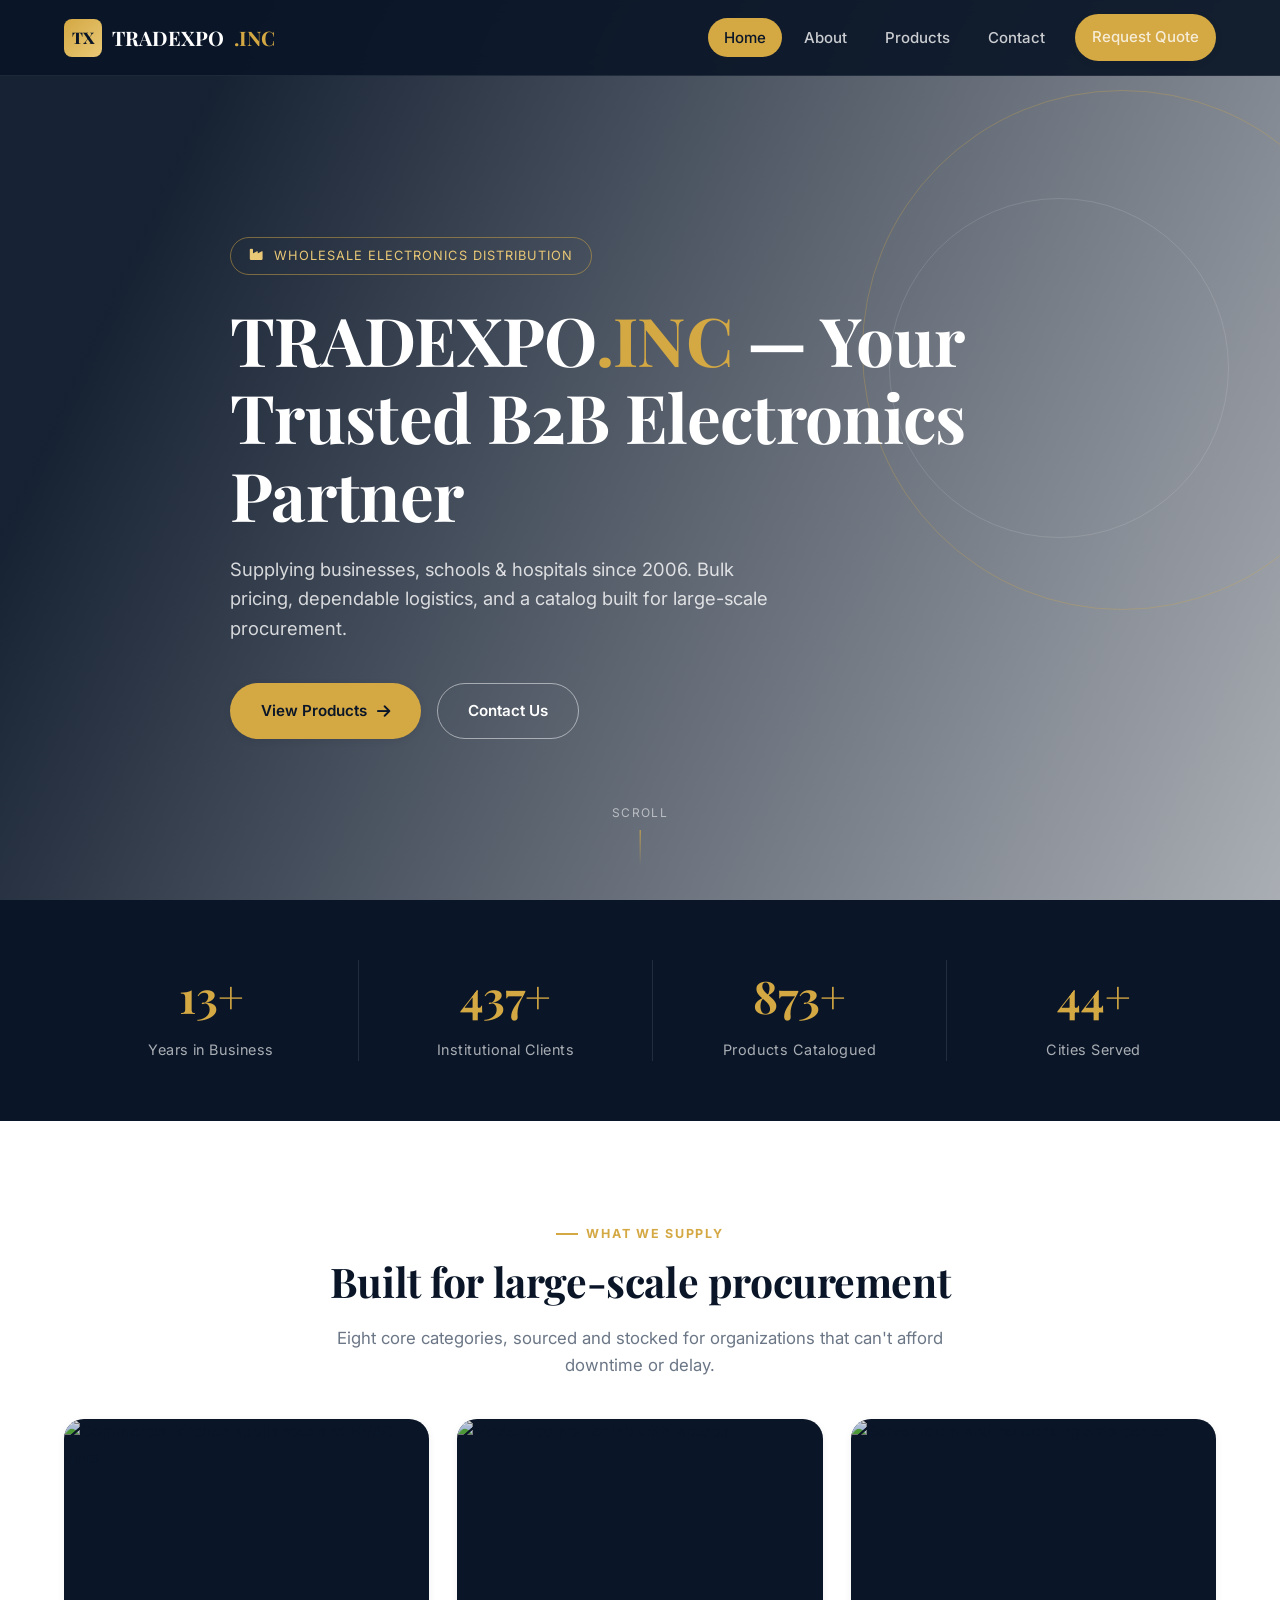
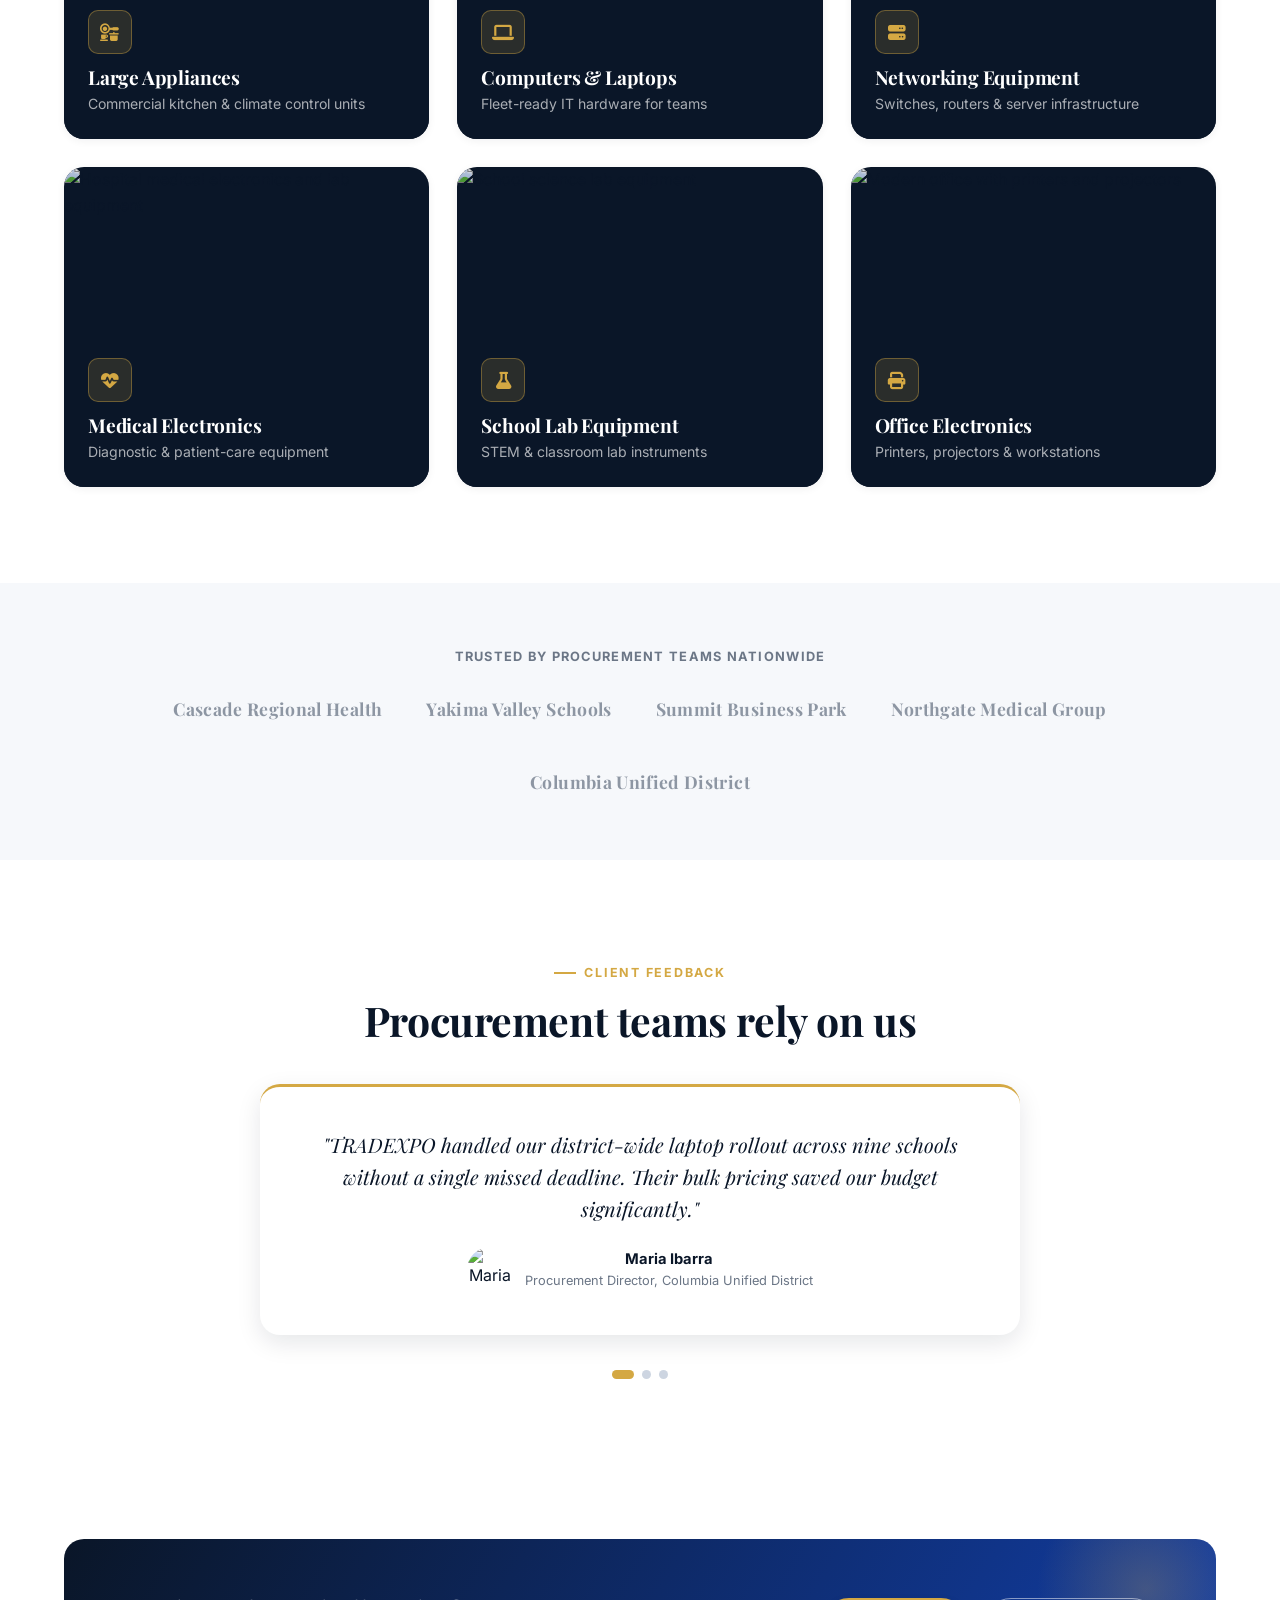
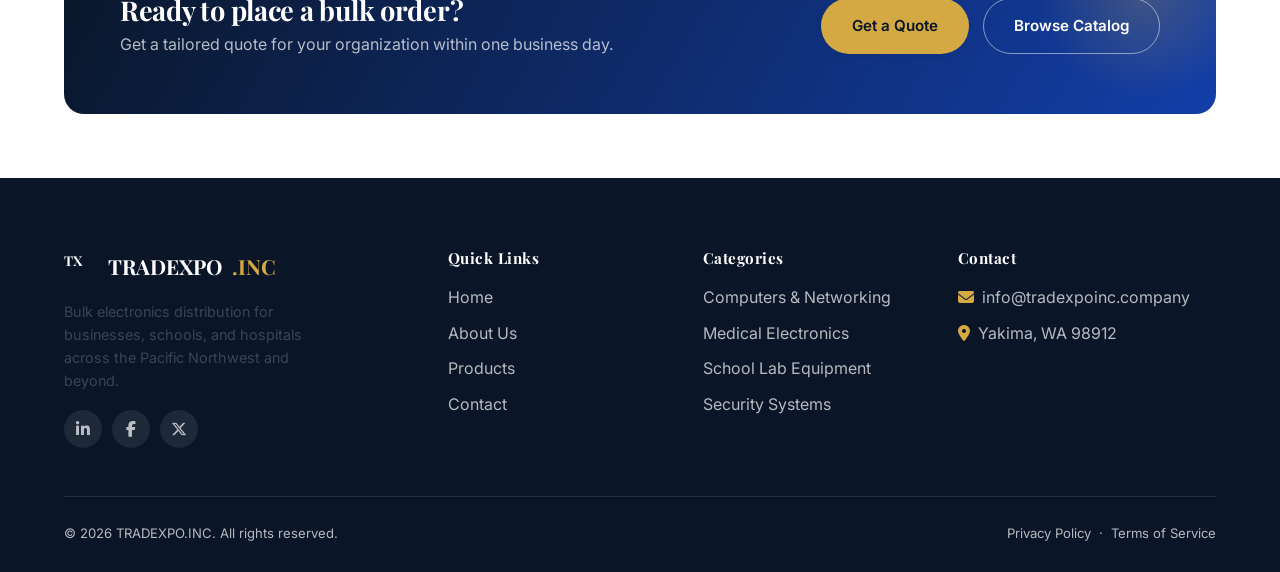
==== index.html @ 975d63d7 "Add files via upload" ====
<!DOCTYPE html>
<html lang="en">
<head>
<meta charset="UTF-8">
<meta name="viewport" content="width=device-width, initial-scale=1.0">
<title>TRADEXPO.INC | B2B Electronics Wholesale — Yakima, WA</title>
<meta name="description" content="TRADEXPO.INC supplies bulk electronics — appliances, computers, networking, medical and lab equipment — to businesses, schools, and hospitals across the U.S. since 2006.">
<link rel="preconnect" href="https://fonts.googleapis.com">
<link href="https://fonts.googleapis.com/css2?family=Playfair+Display:wght@600;700;800&family=Inter:wght@400;500;600;700&display=swap" rel="stylesheet">
<link rel="stylesheet" href="https://cdnjs.cloudflare.com/ajax/libs/font-awesome/6.5.1/css/all.min.css">
<link rel="stylesheet" href="styles.css">
</head>
<body>

<!-- ============ NAVIGATION ============ -->
<nav class="navbar">
  <div class="nav-inner">
    <a href="index.html" class="nav-logo">
      <span class="mark">TX</span>
      TRADEXPO<span class="dotcompany">.INC</span>
    </a>
    <ul class="nav-links">
      <li><a href="index.html" data-page="index.html">Home</a></li>
      <li><a href="about.html" data-page="about.html">About</a></li>
      <li><a href="products.html" data-page="products.html">Products</a></li>
      <li><a href="contact.html" data-page="contact.html">Contact</a></li>
      <li class="nav-cta"><a href="contact.html" class="btn btn-primary btn-sm">Request Quote</a></li>
    </ul>
    <button class="nav-toggle" aria-label="Toggle menu" aria-expanded="false">
      <span></span><span></span><span></span>
    </button>
  </div>
</nav>

<!-- ============ HERO ============ -->
<header class="hero" style="background-image:url('https://images.unsplash.com/photo-1497366216548-37526070297c?auto=format&fit=crop&w=1920&q=80');">
  <div class="hero-shape"></div>
  <div class="hero-shape two"></div>
  <div class="container">
    <span class="hero-tag"><i class="fa-solid fa-industry"></i> Wholesale Electronics Distribution</span>
    <h1>TRADEXPO<span class="accent">.INC</span> — Your Trusted B2B Electronics Partner</h1>
    <p class="lead">Supplying businesses, schools &amp; hospitals since 2006. Bulk pricing, dependable logistics, and a catalog built for large-scale procurement.</p>
    <div class="hero-ctas">
      <a href="products.html" class="btn btn-primary">View Products <i class="fa-solid fa-arrow-right"></i></a>
      <a href="contact.html" class="btn btn-outline">Contact Us</a>
    </div>
  </div>
  <div class="scroll-cue"><span>Scroll</span><span class="line"></span></div>
</header>

<!-- ============ STATS ============ -->
<section class="stats">
  <div class="container stats-grid">
    <div class="stat"><div class="num"><span data-count="15" data-suffix="+">0</span></div><div class="label">Years in Business</div></div>
    <div class="stat"><div class="num"><span data-count="500" data-suffix="+">0</span></div><div class="label">Institutional Clients</div></div>
    <div class="stat"><div class="num"><span data-count="1000" data-suffix="+">0</span></div><div class="label">Products Catalogued</div></div>
    <div class="stat"><div class="num"><span data-count="50" data-suffix="+">0</span></div><div class="label">Cities Served</div></div>
  </div>
</section>

<!-- ============ FEATURED CATEGORIES ============ -->
<section class="section">
  <div class="container">
    <div class="center mb-40" style="max-width:640px;">
      <div class="eyebrow" style="justify-content:center;">What We Supply</div>
      <h2 class="section-title">Built for large-scale procurement</h2>
      <p class="section-lead center">Eight core categories, sourced and stocked for organizations that can't afford downtime or delay.</p>
    </div>

    <div class="grid-3">
      <a href="products.html" class="cat-card reveal">
        <img src="https://images.unsplash.com/photo-1556909114-f6e7ad7d3136?auto=format&fit=crop&w=800&q=80" alt="Commercial kitchen appliances and HVAC units">
        <div class="overlay">
          <div class="icon"><i class="fa-solid fa-kitchen-set"></i></div>
          <h3>Large Appliances</h3>
          <p>Commercial kitchen &amp; climate control units</p>
        </div>
      </a>
      <a href="products.html" class="cat-card reveal">
        <img src="https://images.unsplash.com/photo-1518770660439-4636190af475?auto=format&fit=crop&w=800&q=80" alt="Modern computer lab with laptops">
        <div class="overlay">
          <div class="icon"><i class="fa-solid fa-laptop"></i></div>
          <h3>Computers &amp; Laptops</h3>
          <p>Fleet-ready IT hardware for teams</p>
        </div>
      </a>
      <a href="products.html" class="cat-card reveal">
        <img src="https://images.unsplash.com/photo-1544197150-b99a580bb7a8?auto=format&fit=crop&w=800&q=80" alt="Server room and networking data center">
        <div class="overlay">
          <div class="icon"><i class="fa-solid fa-server"></i></div>
          <h3>Networking Equipment</h3>
          <p>Switches, routers &amp; server infrastructure</p>
        </div>
      </a>
      <a href="products.html" class="cat-card reveal">
        <img src="https://images.unsplash.com/photo-1516549655169-df83a0774514?auto=format&fit=crop&w=800&q=80" alt="Hospital medical electronics and lab equipment">
        <div class="overlay">
          <div class="icon"><i class="fa-solid fa-heart-pulse"></i></div>
          <h3>Medical Electronics</h3>
          <p>Diagnostic &amp; patient-care equipment</p>
        </div>
      </a>
      <a href="products.html" class="cat-card reveal">
        <img src="https://images.unsplash.com/photo-1532094349884-543bc11b234d?auto=format&fit=crop&w=800&q=80" alt="School science lab equipment">
        <div class="overlay">
          <div class="icon"><i class="fa-solid fa-flask"></i></div>
          <h3>School Lab Equipment</h3>
          <p>STEM &amp; classroom lab instruments</p>
        </div>
      </a>
      <a href="products.html" class="cat-card reveal">
        <img src="https://images.unsplash.com/photo-1497215728101-856f4ea42174?auto=format&fit=crop&w=800&q=80" alt="Modern office with printers and projectors">
        <div class="overlay">
          <div class="icon"><i class="fa-solid fa-print"></i></div>
          <h3>Office Electronics</h3>
          <p>Printers, projectors &amp; workstations</p>
        </div>
      </a>
    </div>
  </div>
</section>

<!-- ============ TRUSTED BY ============ -->
<section class="section-tight bg-gray">
  <div class="container">
    <p class="center" style="text-transform:uppercase; letter-spacing:0.1em; font-size:0.8rem; color:var(--gray-500); font-weight:700; margin-bottom:28px;">Trusted by procurement teams nationwide</p>
    <div class="trust-strip">
      <span>Cascade Regional Health</span>
      <span>Yakima Valley Schools</span>
      <span>Summit Business Park</span>
      <span>Northgate Medical Group</span>
      <span>Columbia Unified District</span>
    </div>
  </div>
</section>

<!-- ============ TESTIMONIALS ============ -->
<section class="section">
  <div class="container">
    <div class="center mb-40" style="max-width:640px;">
      <div class="eyebrow" style="justify-content:center;">Client Feedback</div>
      <h2 class="section-title">Procurement teams rely on us</h2>
    </div>
    <div class="testimonial-track">
      <div class="testimonial">
        <p class="quote">"TRADEXPO handled our district-wide laptop rollout across nine schools without a single missed deadline. Their bulk pricing saved our budget significantly."</p>
        <div class="person">
          <img src="https://ui-avatars.com/api/?name=Maria+Ibarra&background=1a56db&color=fff" alt="Maria Ibarra">
          <div><div class="name">Maria Ibarra</div><div class="role">Procurement Director, Columbia Unified District</div></div>
        </div>
      </div>
      <div class="testimonial">
        <p class="quote">"We source all of our diagnostic equipment and networking hardware through TRADEXPO. Reliable lead times matter in healthcare, and they deliver."</p>
        <div class="person">
          <img src="https://ui-avatars.com/api/?name=David+Chen&background=0a1628&color=fff" alt="David Chen">
          <div><div class="name">David Chen</div><div class="role">Facilities Manager, Northgate Medical Group</div></div>
        </div>
      </div>
      <div class="testimonial">
        <p class="quote">"From office electronics to security systems, one vendor covers everything our business park needs. Their account team is genuinely responsive."</p>
        <div class="person">
          <img src="https://ui-avatars.com/api/?name=Priya+Nair&background=d4a843&color=0a1628" alt="Priya Nair">
          <div><div class="name">Priya Nair</div><div class="role">Operations Lead, Summit Business Park</div></div>
        </div>
      </div>
    </div>
    <div class="t-dots"></div>
  </div>
</section>

<!-- ============ CTA ============ -->
<section class="section-tight">
  <div class="container">
    <div class="cta-banner reveal">
      <div>
        <h3>Ready to place a bulk order?</h3>
        <p>Get a tailored quote for your organization within one business day.</p>
      </div>
      <div style="display:flex; gap:14px; flex-wrap:wrap; position:relative; z-index:2;">
        <a href="contact.html" class="btn btn-primary">Get a Quote</a>
        <a href="products.html" class="btn btn-outline">Browse Catalog</a>
      </div>
    </div>
  </div>
</section>

<!-- ============ FOOTER ============ -->
<footer class="site-footer">
  <div class="container">
    <div class="footer-grid">
      <div>
        <div class="footer-logo"><span class="mark" style="width:34px;height:34px;font-size:0.85rem;">TX</span>TRADEXPO<span style="color:var(--gold);">.INC</span></div>
        <p style="max-width:280px; font-size:0.9rem;">Bulk electronics distribution for businesses, schools, and hospitals across the Pacific Northwest and beyond.</p>
        <div class="footer-social">
          <a href="#" aria-label="LinkedIn"><i class="fa-brands fa-linkedin-in"></i></a>
          <a href="#" aria-label="Facebook"><i class="fa-brands fa-facebook-f"></i></a>
          <a href="#" aria-label="X"><i class="fa-brands fa-x-twitter"></i></a>
        </div>
      </div>
      <div>
        <h4>Quick Links</h4>
        <ul>
          <li><a href="index.html">Home</a></li>
          <li><a href="about.html">About Us</a></li>
          <li><a href="products.html">Products</a></li>
          <li><a href="contact.html">Contact</a></li>
        </ul>
      </div>
      <div>
        <h4>Categories</h4>
        <ul>
          <li><a href="products.html">Computers &amp; Networking</a></li>
          <li><a href="products.html">Medical Electronics</a></li>
          <li><a href="products.html">School Lab Equipment</a></li>
          <li><a href="products.html">Security Systems</a></li>
        </ul>
      </div>
      <div>
        <h4>Contact</h4>
        <ul>
          <li><i class="fa-solid fa-envelope" style="color:var(--gold); margin-right:8px;"></i>info@tradexpoinc.company</li>
          <li><i class="fa-solid fa-location-dot" style="color:var(--gold); margin-right:8px;"></i>Yakima, WA 98912</li>
        </ul>
      </div>
    </div>
    <div class="footer-bottom">
      <span>&copy; 2026 TRADEXPO.INC. All rights reserved.</span>
      <span>Privacy Policy &nbsp;·&nbsp; Terms of Service</span>
    </div>
  </div>
</footer>

<button class="back-to-top" aria-label="Back to top"><i class="fa-solid fa-arrow-up"></i></button>
<script src="script.js"></script>
</body>
</html>
---- styles.css ----
/* =========================================================
   TRADEXPO.INC — Shared Stylesheet
   Palette: Navy #0a1628 / Royal Blue #1a56db / Gold #d4a843
   Type: Playfair Display (display) + Inter (body/UI)
   ========================================================= */

:root{
  --navy: #0a1628;
  --navy-2: #10203a;
  --blue: #1a56db;
  --blue-dark: #123ea8;
  --gold: #d4a843;
  --gold-light: #e9c876;
  --white: #ffffff;
  --gray-50: #f6f8fb;
  --gray-100: #eef1f6;
  --gray-300: #cdd5e1;
  --gray-500: #6b7686;
  --gray-700: #3a4453;

  --font-display: "Playfair Display", Georgia, serif;
  --font-body: "Inter", -apple-system, BlinkMacSystemFont, sans-serif;

  --radius-sm: 6px;
  --radius-md: 12px;
  --radius-lg: 20px;

  --shadow-sm: 0 2px 8px rgba(10,22,40,0.06);
  --shadow-md: 0 8px 24px rgba(10,22,40,0.10);
  --shadow-lg: 0 20px 48px rgba(10,22,40,0.18);

  --container: 1200px;
  --nav-h: 76px;
}

@media (prefers-reduced-motion: reduce){
  *{ animation-duration: 0.001ms !important; animation-iteration-count: 1 !important; transition-duration: 0.001ms !important; scroll-behavior: auto !important; }
}

*, *::before, *::after{ box-sizing: border-box; }
html{ scroll-behavior: smooth; }
body{
  margin:0;
  font-family: var(--font-body);
  color: var(--navy);
  background: var(--white);
  line-height: 1.6;
  -webkit-font-smoothing: antialiased;
}
h1,h2,h3,h4{
  font-family: var(--font-display);
  color: var(--navy);
  line-height: 1.15;
  margin: 0 0 0.5em;
  letter-spacing: -0.01em;
}
p{ margin: 0 0 1em; color: var(--gray-700); }
a{ color: inherit; text-decoration: none; }
img{ max-width: 100%; display:block; }
ul{ list-style: none; margin:0; padding:0; }
.container{ max-width: var(--container); margin: 0 auto; padding: 0 24px; }
.eyebrow{
  display:inline-flex; align-items:center; gap:8px;
  font-size: 0.78rem; letter-spacing: 0.14em; text-transform: uppercase;
  color: var(--gold); font-weight: 700; margin-bottom: 14px;
}
.eyebrow::before{ content:""; width: 22px; height: 2px; background: var(--gold); display:inline-block; }
.section{ padding: 96px 0; }
.section-tight{ padding: 64px 0; }
.section-title{ font-size: clamp(1.9rem, 3.2vw, 2.6rem); }
.section-lead{ max-width: 640px; color: var(--gray-500); font-size: 1.05rem; }
.center{ text-align:center; margin-left:auto; margin-right:auto; }
.bg-navy{ background: var(--navy); color: var(--white); }
.bg-navy p{ color: rgba(255,255,255,0.72); }
.bg-navy h2, .bg-navy h3, .bg-navy h4{ color: var(--white); }
.bg-gray{ background: var(--gray-50); }

/* ---------- Buttons ---------- */
.btn{
  display:inline-flex; align-items:center; justify-content:center; gap:10px;
  padding: 15px 30px; border-radius: 999px; font-weight: 600; font-size: 0.95rem;
  border: 1px solid transparent; cursor: pointer; transition: transform .25s ease, box-shadow .25s ease, background .25s ease, color .25s ease;
  white-space: nowrap;
}
.btn:focus-visible{ outline: 3px solid var(--gold-light); outline-offset: 2px; }
.btn-primary{ background: var(--gold); color: var(--navy); box-shadow: var(--shadow-sm); }
.btn-primary:hover{ background: var(--gold-light); transform: translateY(-2px); box-shadow: var(--shadow-md); }
.btn-outline{ background: transparent; color: var(--white); border-color: rgba(255,255,255,0.5); }
.btn-outline:hover{ background: rgba(255,255,255,0.12); border-color: var(--white); transform: translateY(-2px); }
.btn-navy{ background: var(--navy); color: var(--white); }
.btn-navy:hover{ background: var(--blue-dark); transform: translateY(-2px); box-shadow: var(--shadow-md); }
.btn-sm{ padding: 10px 20px; font-size: 0.85rem; }
.btn-block{ width: 100%; }

/* ---------- Navigation ---------- */
.navbar{
  position: fixed; top:0; left:0; right:0; z-index: 1000;
  height: var(--nav-h);
  background: rgba(10,22,40,0.92);
  backdrop-filter: blur(10px);
  -webkit-backdrop-filter: blur(10px);
  border-bottom: 1px solid rgba(255,255,255,0.08);
  transition: background .3s ease, box-shadow .3s ease;
}
.navbar.scrolled{ box-shadow: var(--shadow-md); }
.nav-inner{
  max-width: var(--container); margin: 0 auto; padding: 0 24px; height: 100%;
  display:flex; align-items:center; justify-content:space-between;
}
.nav-logo{ display:flex; align-items:center; gap:10px; color: var(--white); font-family: var(--font-display); font-weight:700; font-size: 1.25rem; }
.nav-logo .mark{
  width: 38px; height: 38px; border-radius: 8px;
  background: linear-gradient(135deg, var(--gold), var(--gold-light));
  display:flex; align-items:center; justify-content:center; color: var(--navy); font-weight:800; font-size:1rem;
}
.nav-logo .dotcompany{ color: var(--gold); }
.nav-links{ display:flex; align-items:center; gap: 6px; }
.nav-links a{
  color: rgba(255,255,255,0.78); font-weight:500; font-size: 0.94rem;
  padding: 10px 16px; border-radius: 999px; transition: color .2s ease, background .2s ease;
  position: relative;
}
.nav-links a:hover{ color: var(--white); background: rgba(255,255,255,0.08); }
.nav-links a.active{ color: var(--navy); background: var(--gold); }
.nav-cta{ margin-left: 8px; }
.nav-toggle{
  display:none; flex-direction:column; gap:5px; background:none; border:none; cursor:pointer; padding: 8px;
}
.nav-toggle span{ width: 26px; height: 2px; background: var(--white); border-radius: 2px; transition: transform .3s ease, opacity .3s ease; }
.nav-toggle.open span:nth-child(1){ transform: translateY(7px) rotate(45deg); }
.nav-toggle.open span:nth-child(2){ opacity: 0; }
.nav-toggle.open span:nth-child(3){ transform: translateY(-7px) rotate(-45deg); }

@media (max-width: 900px){
  .nav-toggle{ display:flex; }
  .nav-links{
    position: fixed; top: var(--nav-h); left:0; right:0;
    background: var(--navy); flex-direction: column; align-items: stretch;
    padding: 12px 24px 24px; gap: 4px;
    transform: translateY(-12px); opacity: 0; pointer-events: none;
    transition: transform .3s ease, opacity .3s ease;
    border-bottom: 1px solid rgba(255,255,255,0.08);
  }
  .nav-links.open{ transform: translateY(0); opacity: 1; pointer-events: auto; }
  .nav-links a{ padding: 14px 16px; }
  .nav-cta{ margin-left: 0; margin-top: 8px; }
}

/* ---------- Hero (page sub-header, used on about/products/contact) ---------- */
.page-hero{
  position: relative; margin-top: 0; padding: calc(var(--nav-h) + 110px) 0 90px;
  background-size: cover; background-position: center;
  color: var(--white); overflow:hidden;
}
.page-hero::before{
  content:""; position:absolute; inset:0;
  background: linear-gradient(120deg, rgba(10,22,40,0.94) 20%, rgba(10,22,40,0.72) 60%, rgba(26,86,219,0.55));
}
.page-hero::after{
  content:""; position:absolute; right:-6%; bottom:-40%; width: 46%; padding-top: 46%;
  border: 2px solid rgba(212,168,67,0.35); border-radius: 50%;
}
.page-hero .container{ position: relative; z-index: 2; }
.page-hero h1{ color: var(--white); font-size: clamp(2.1rem, 4vw, 3.2rem); max-width: 720px; }
.page-hero p{ color: rgba(255,255,255,0.78); max-width: 560px; font-size: 1.08rem; }
.breadcrumb{ display:flex; gap:8px; align-items:center; color: rgba(255,255,255,0.6); font-size:0.85rem; margin-bottom: 18px; }
.breadcrumb .gold{ color: var(--gold); }

/* ---------- Hero (home, full bleed) ---------- */
.hero{
  position: relative; min-height: 100vh; display:flex; align-items:center;
  background-size: cover; background-position: center; color: var(--white); overflow:hidden;
}
.hero::before{
  content:""; position:absolute; inset:0;
  background: linear-gradient(115deg, rgba(10,22,40,0.95) 15%, rgba(10,22,40,0.66) 55%, rgba(10,22,40,0.35));
}
.hero-shape{
  position:absolute; right: -8%; top: 10%; width: 520px; height: 520px;
  border: 1px solid rgba(212,168,67,0.3); border-radius: 50%; z-index:1;
}
.hero-shape.two{ right: 4%; top: 22%; width: 340px; height:340px; border-color: rgba(255,255,255,0.12); }
.hero .container{ position: relative; z-index: 2; padding-top: var(--nav-h); }
.hero-tag{
  display:inline-flex; align-items:center; gap:10px; padding: 8px 18px;
  border: 1px solid rgba(212,168,67,0.5); border-radius: 999px; font-size: 0.8rem;
  letter-spacing: 0.08em; text-transform: uppercase; color: var(--gold-light); margin-bottom: 26px;
}
.hero h1{
  color: var(--white); font-size: clamp(2.4rem, 5.4vw, 4.2rem); max-width: 820px; margin-bottom: 22px;
}
.hero h1 .accent{ color: var(--gold); }
.hero .lead{ color: rgba(255,255,255,0.8); font-size: 1.15rem; max-width: 560px; margin-bottom: 40px; }
.hero-ctas{ display:flex; gap: 16px; flex-wrap: wrap; }
.scroll-cue{
  position:absolute; bottom: 34px; left: 50%; transform: translateX(-50%);
  display:flex; flex-direction:column; align-items:center; gap:8px; color: rgba(255,255,255,0.55); font-size: 0.75rem;
  letter-spacing: 0.12em; text-transform: uppercase; z-index:2;
}
.scroll-cue .line{ width:1px; height: 36px; background: linear-gradient(var(--gold), transparent); animation: scrollpulse 2s ease-in-out infinite; }
@keyframes scrollpulse{ 0%,100%{ opacity:.3 } 50%{ opacity: 1 } }

/* ---------- Stats ---------- */
.stats{ background: var(--navy); padding: 60px 0; position: relative; }
.stats-grid{ display:grid; grid-template-columns: repeat(4, 1fr); gap: 24px; }
.stat{ text-align:center; border-left: 1px solid rgba(255,255,255,0.1); padding-left: 24px; }
.stat:first-child{ border-left:none; }
.stat .num{ font-family: var(--font-display); font-size: clamp(2rem, 4vw, 2.8rem); color: var(--gold); font-weight:700; }
.stat .label{ color: rgba(255,255,255,0.65); font-size: 0.9rem; letter-spacing: 0.03em; margin-top: 6px; }
@media (max-width: 760px){
  .stats-grid{ grid-template-columns: repeat(2, 1fr); row-gap: 32px; }
  .stat:nth-child(3){ border-left:none; }
}

/* ---------- Category / Product cards ---------- */
.grid-3{ display:grid; grid-template-columns: repeat(3, 1fr); gap: 28px; }
.grid-2{ display:grid; grid-template-columns: repeat(2, 1fr); gap: 28px; }
.grid-4{ display:grid; grid-template-columns: repeat(4, 1fr); gap: 22px; }
@media (max-width: 980px){ .grid-3, .grid-4{ grid-template-columns: repeat(2,1fr); } .grid-2{ grid-template-columns: 1fr; } }
@media (max-width: 600px){ .grid-3, .grid-4{ grid-template-columns: 1fr; } }

.cat-card{
  border-radius: var(--radius-lg); overflow:hidden; position: relative; background: var(--navy);
  box-shadow: var(--shadow-sm); transition: transform .35s ease, box-shadow .35s ease;
  height: 320px;
}
.cat-card:hover{ transform: translateY(-6px); box-shadow: var(--shadow-lg); }
.cat-card img{ width:100%; height:100%; object-fit: cover; transition: transform .5s ease; }
.cat-card:hover img{ transform: scale(1.08); }
.cat-card .overlay{
  position:absolute; inset:0; background: linear-gradient(to top, rgba(10,22,40,0.92) 10%, rgba(10,22,40,0.15) 60%);
  display:flex; flex-direction:column; justify-content:flex-end; padding: 24px;
}
.cat-card .icon{
  width: 44px; height:44px; border-radius: 10px; background: rgba(212,168,67,0.16);
  display:flex; align-items:center; justify-content:center; color: var(--gold); margin-bottom: 12px; font-size: 1.1rem;
  border: 1px solid rgba(212,168,67,0.4);
}
.cat-card h3{ color: var(--white); font-size: 1.2rem; margin-bottom: 4px; }
.cat-card p{ color: rgba(255,255,255,0.65); font-size: 0.88rem; margin:0; }

/* ---------- Product cards (products page) ---------- */
.product-card{
  background: var(--white); border-radius: var(--radius-md); overflow:hidden;
  box-shadow: var(--shadow-sm); border: 1px solid var(--gray-100);
  transition: transform .3s ease, box-shadow .3s ease; display:flex; flex-direction:column;
}
.product-card:hover{ transform: translateY(-6px); box-shadow: var(--shadow-md); }
.product-media{ position:relative; height: 210px; overflow:hidden; }
.product-media img{ width:100%; height:100%; object-fit:cover; transition: transform .5s ease; }
.product-card:hover .product-media img{ transform: scale(1.1); }
.badge{
  position:absolute; top:14px; left:14px; background: var(--gold); color: var(--navy);
  font-size: 0.7rem; font-weight:700; letter-spacing: 0.04em; padding: 6px 12px; border-radius: 999px;
  text-transform: uppercase;
}
.product-body{ padding: 22px; display:flex; flex-direction:column; flex:1; gap: 10px; }
.product-body .tag{ font-size: 0.72rem; color: var(--blue); text-transform: uppercase; letter-spacing: 0.06em; font-weight:700; }
.product-body h3{ font-size: 1.12rem; margin-bottom: 2px; }
.product-body p{ font-size: 0.9rem; flex:1; }
.product-actions{ display:flex; gap: 10px; margin-top: 6px; }

/* ---------- Filter bar ---------- */
.filter-bar{ display:flex; flex-wrap:wrap; gap: 10px; justify-content:center; margin-bottom: 48px; }
.filter-btn{
  padding: 10px 22px; border-radius: 999px; border: 1px solid var(--gray-300); background: var(--white);
  font-weight: 600; font-size: 0.88rem; cursor:pointer; transition: all .2s ease; color: var(--navy);
}
.filter-btn:hover{ border-color: var(--blue); color: var(--blue); }
.filter-btn.active{ background: var(--navy); border-color: var(--navy); color: var(--white); }

/* ---------- Testimonials ---------- */
.testimonial-track{ position:relative; max-width: 760px; margin: 0 auto; min-height: 260px; }
.testimonial{
  display:none; background: var(--white); border-radius: var(--radius-lg); padding: 42px;
  box-shadow: var(--shadow-md); text-align:center; border-top: 3px solid var(--gold);
}
.testimonial.active{ display:block; animation: fadein .5s ease; }
@keyframes fadein{ from{ opacity:0; transform: translateY(8px);} to{opacity:1; transform:none;} }
.testimonial .quote{ font-family: var(--font-display); font-size: 1.25rem; color: var(--navy); font-style: italic; margin-bottom: 22px; }
.testimonial .person{ display:flex; align-items:center; justify-content:center; gap:12px; }
.testimonial .person img{ width:46px; height:46px; border-radius:50%; }
.testimonial .person .name{ font-weight:700; font-size:0.92rem; }
.testimonial .person .role{ font-size:0.8rem; color: var(--gray-500); }
.t-dots{ display:flex; justify-content:center; gap:8px; margin-top: 26px; }
.t-dots button{ width:9px; height:9px; border-radius:50%; border:none; background: var(--gray-300); cursor:pointer; padding:0; }
.t-dots button.active{ background: var(--gold); width: 22px; border-radius: 999px; transition: width .3s ease; }

/* ---------- Trust strip ---------- */
.trust-strip{ display:flex; flex-wrap:wrap; justify-content: center; gap: 44px; align-items:center; opacity: 0.75; }
.trust-strip span{ font-family: var(--font-display); font-weight:700; font-size: 1.1rem; color: var(--gray-500); letter-spacing: 0.02em; }

/* ---------- CTA banner ---------- */
.cta-banner{
  background: linear-gradient(120deg, var(--navy), var(--blue-dark));
  border-radius: var(--radius-lg); padding: 56px; display:flex; align-items:center; justify-content:space-between;
  gap: 32px; flex-wrap: wrap; color: var(--white); position: relative; overflow:hidden;
}
.cta-banner::after{
  content:""; position:absolute; right:-40px; top:-60px; width:220px; height:220px; border-radius:50%;
  background: radial-gradient(circle, rgba(212,168,67,0.25), transparent 70%);
}
.cta-banner h3{ color:var(--white); font-size: 1.7rem; margin-bottom: 6px; }
.cta-banner p{ color: rgba(255,255,255,0.7); margin:0; }

/* ---------- About page specifics ---------- */
.split{ display:grid; grid-template-columns: 1fr 1fr; gap: 56px; align-items:center; }
.split.reverse .split-media{ order: 2; }
.split-media img{ border-radius: var(--radius-lg); box-shadow: var(--shadow-md); }
.split-media{ position: relative; }
.split-media .badge-float{
  position:absolute; bottom:-20px; left:-20px; background: var(--white); border-radius: var(--radius-md);
  padding: 16px 22px; box-shadow: var(--shadow-lg); display:flex; align-items:center; gap:12px;
}
.split-media .badge-float .num{ font-family: var(--font-display); color: var(--gold); font-size:1.6rem; font-weight:700; }
.split-media .badge-float .txt{ font-size: 0.78rem; color: var(--gray-500); line-height:1.2; }
@media (max-width: 900px){ .split, .split.reverse .split-media{ grid-template-columns: 1fr; order: 0; } .split{ display:flex; flex-direction:column; } }

.value-card{
  background: var(--white); border: 1px solid var(--gray-100); border-radius: var(--radius-md); padding: 30px;
  box-shadow: var(--shadow-sm); transition: transform .25s ease, box-shadow .25s ease;
}
.value-card:hover{ transform: translateY(-5px); box-shadow: var(--shadow-md); }
.value-card .icon{
  width: 50px; height:50px; border-radius: 12px; background: var(--gray-50); color: var(--blue);
  display:flex; align-items:center; justify-content:center; font-size: 1.3rem; margin-bottom: 18px;
}

.team-card{ text-align:center; }
.team-card img{ width: 120px; height:120px; border-radius:50%; margin: 0 auto 16px; box-shadow: var(--shadow-sm); border: 3px solid var(--white); outline: 1px solid var(--gray-100); }
.team-card h4{ margin-bottom: 2px; font-size: 1.05rem; }
.team-card .role{ color: var(--gold); font-size: 0.82rem; font-weight:700; text-transform: uppercase; letter-spacing: 0.04em; }
.team-card p{ font-size: 0.86rem; margin-top: 8px; }

.timeline{ position: relative; padding-left: 32px; }
.timeline::before{ content:""; position:absolute; left:6px; top:6px; bottom:6px; width:2px; background: var(--gray-300); }
.timeline-item{ position: relative; padding-bottom: 40px; }
.timeline-item:last-child{ padding-bottom:0; }
.timeline-item::before{ content:""; position:absolute; left:-32px; top:4px; width:14px; height:14px; border-radius:50%; background: var(--gold); border: 3px solid var(--white); box-shadow: 0 0 0 2px var(--gray-300); }
.timeline-item .year{ font-family: var(--font-display); color: var(--blue); font-weight:700; font-size: 1.1rem; }

.strength{ display:flex; gap: 18px; }
.strength .icon{ flex-shrink:0; width: 52px; height:52px; border-radius: 12px; background: var(--navy); color: var(--gold); display:flex; align-items:center; justify-content:center; font-size:1.2rem; }
.strength h4{ margin-bottom:4px; font-size:1.05rem; }
.strength p{ font-size: 0.9rem; margin:0; }

/* ---------- Contact page ---------- */
.contact-grid{ display:grid; grid-template-columns: 1.1fr 0.9fr; gap: 40px; align-items:start; }
@media (max-width: 900px){ .contact-grid{ grid-template-columns: 1fr; } }
.info-card{
  background: var(--white); border:1px solid var(--gray-100); border-radius: var(--radius-md);
  padding: 24px; display:flex; gap:16px; align-items:flex-start; box-shadow: var(--shadow-sm); margin-bottom: 18px;
}
.info-card .icon{ width:46px; height:46px; border-radius:10px; background: var(--gray-50); color: var(--blue); display:flex; align-items:center; justify-content:center; flex-shrink:0; }
.info-card h4{ font-size: 1rem; margin-bottom: 4px; }
.info-card p{ font-size: 0.9rem; margin:0; }
.map-frame{ border-radius: var(--radius-md); overflow:hidden; box-shadow: var(--shadow-sm); border: 1px solid var(--gray-100); }
.map-frame iframe{ width:100%; height: 320px; border:0; display:block; }

.form-card{ background: var(--white); border-radius: var(--radius-lg); box-shadow: var(--shadow-md); padding: 40px; border: 1px solid var(--gray-100); }
.form-row{ display:grid; grid-template-columns: 1fr 1fr; gap: 18px; }
@media (max-width: 600px){ .form-row{ grid-template-columns: 1fr; } }
.field{ margin-bottom: 20px; }
.field label{ display:block; font-size: 0.85rem; font-weight:600; margin-bottom: 8px; color: var(--navy); }
.field input, .field select, .field textarea{
  width:100%; padding: 13px 16px; border-radius: var(--radius-sm); border: 1px solid var(--gray-300);
  font-family: var(--font-body); font-size: 0.95rem; background: var(--gray-50); transition: border-color .2s ease, background .2s ease;
}
.field input:focus, .field select:focus, .field textarea:focus{ outline:none; border-color: var(--blue); background: var(--white); }
.field textarea{ resize: vertical; min-height: 120px; }
.field.error input, .field.error textarea, .field.error select{ border-color: #d64545; background: #fdf2f2; }
.field .err-msg{ color:#d64545; font-size: 0.78rem; margin-top: 6px; display:none; }
.field.error .err-msg{ display:block; }
.form-status{ margin-top: 14px; padding: 14px 18px; border-radius: var(--radius-sm); font-size: 0.9rem; display:none; }
.form-status.show{ display:block; }
.form-status.success{ background: #e8f6ee; color: #1a7f4b; }

.hours-card{ background: var(--navy); color: var(--white); border-radius: var(--radius-md); padding: 28px; }
.hours-card h4{ color: var(--white); }
.hours-row{ display:flex; justify-content:space-between; padding: 10px 0; border-bottom: 1px solid rgba(255,255,255,0.1); font-size: 0.9rem; }
.hours-row:last-child{ border-bottom:none; }
.hours-row .day{ color: rgba(255,255,255,0.7); }
.hours-row .time{ font-weight:600; color: var(--gold); }

/* ---------- Footer ---------- */
.site-footer{ background: var(--navy); color: rgba(255,255,255,0.7); padding: 72px 0 28px; }
.footer-grid{ display:grid; grid-template-columns: 1.6fr 1fr 1fr 1.2fr; gap: 40px; margin-bottom: 48px; }
@media (max-width: 900px){ .footer-grid{ grid-template-columns: 1fr 1fr; } }
@media (max-width: 560px){ .footer-grid{ grid-template-columns: 1fr; } }
.footer-grid h4{ color: var(--white); font-size: 0.95rem; margin-bottom: 18px; letter-spacing: 0.03em; }
.footer-grid ul li{ margin-bottom: 10px; }
.footer-grid a:hover{ color: var(--gold); }
.footer-logo{ display:flex; align-items:center; gap:10px; color: var(--white); font-family: var(--font-display); font-size: 1.3rem; font-weight:700; margin-bottom: 16px; }
.footer-social{ display:flex; gap: 10px; margin-top: 18px; }
.footer-social a{
  width: 38px; height:38px; border-radius:50%; background: rgba(255,255,255,0.08);
  display:flex; align-items:center; justify-content:center; transition: background .2s ease, transform .2s ease;
}
.footer-social a:hover{ background: var(--gold); color: var(--navy); transform: translateY(-3px); }
.footer-bottom{ border-top: 1px solid rgba(255,255,255,0.1); padding-top: 26px; display:flex; justify-content:space-between; flex-wrap:wrap; gap:12px; font-size: 0.82rem; }

/* ---------- Back to top ---------- */
.back-to-top{
  position: fixed; bottom: 28px; right: 28px; width: 48px; height:48px; border-radius:50%;
  background: var(--gold); color: var(--navy); border:none; display:flex; align-items:center; justify-content:center;
  cursor:pointer; box-shadow: var(--shadow-md); opacity:0; pointer-events:none; transform: translateY(10px);
  transition: opacity .3s ease, transform .3s ease, background .2s ease; z-index: 900; font-size: 1.1rem;
}
.back-to-top.show{ opacity:1; pointer-events:auto; transform:none; }
.back-to-top:hover{ background: var(--gold-light); }

/* ---------- Scroll reveal ---------- */
.reveal{ opacity: 0; transform: translateY(24px); transition: opacity .7s ease, transform .7s ease; }
.reveal.in{ opacity:1; transform:none; }

/* ---------- Utility ---------- */
.mt-40{ margin-top: 40px; }
.mb-40{ margin-bottom: 40px; }
.flex-between{ display:flex; align-items:center; justify-content:space-between; gap: 20px; flex-wrap: wrap; }
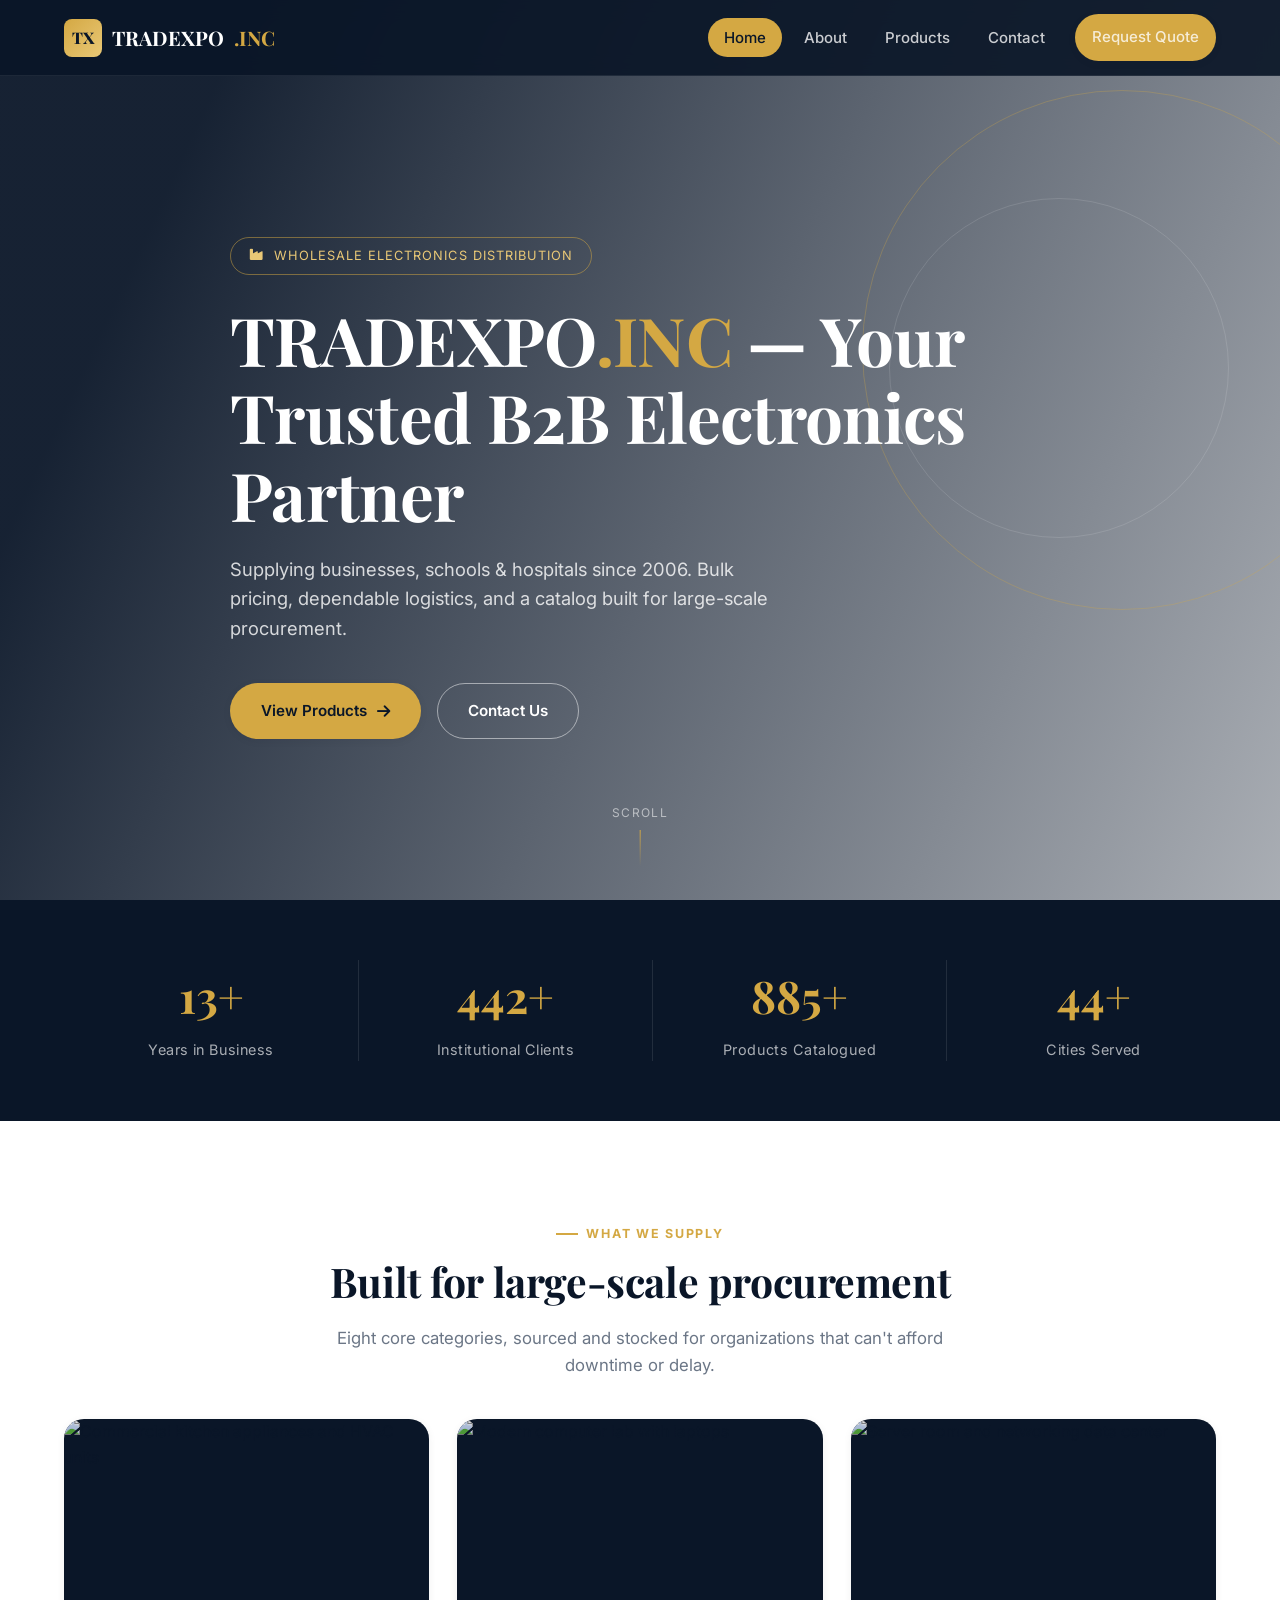
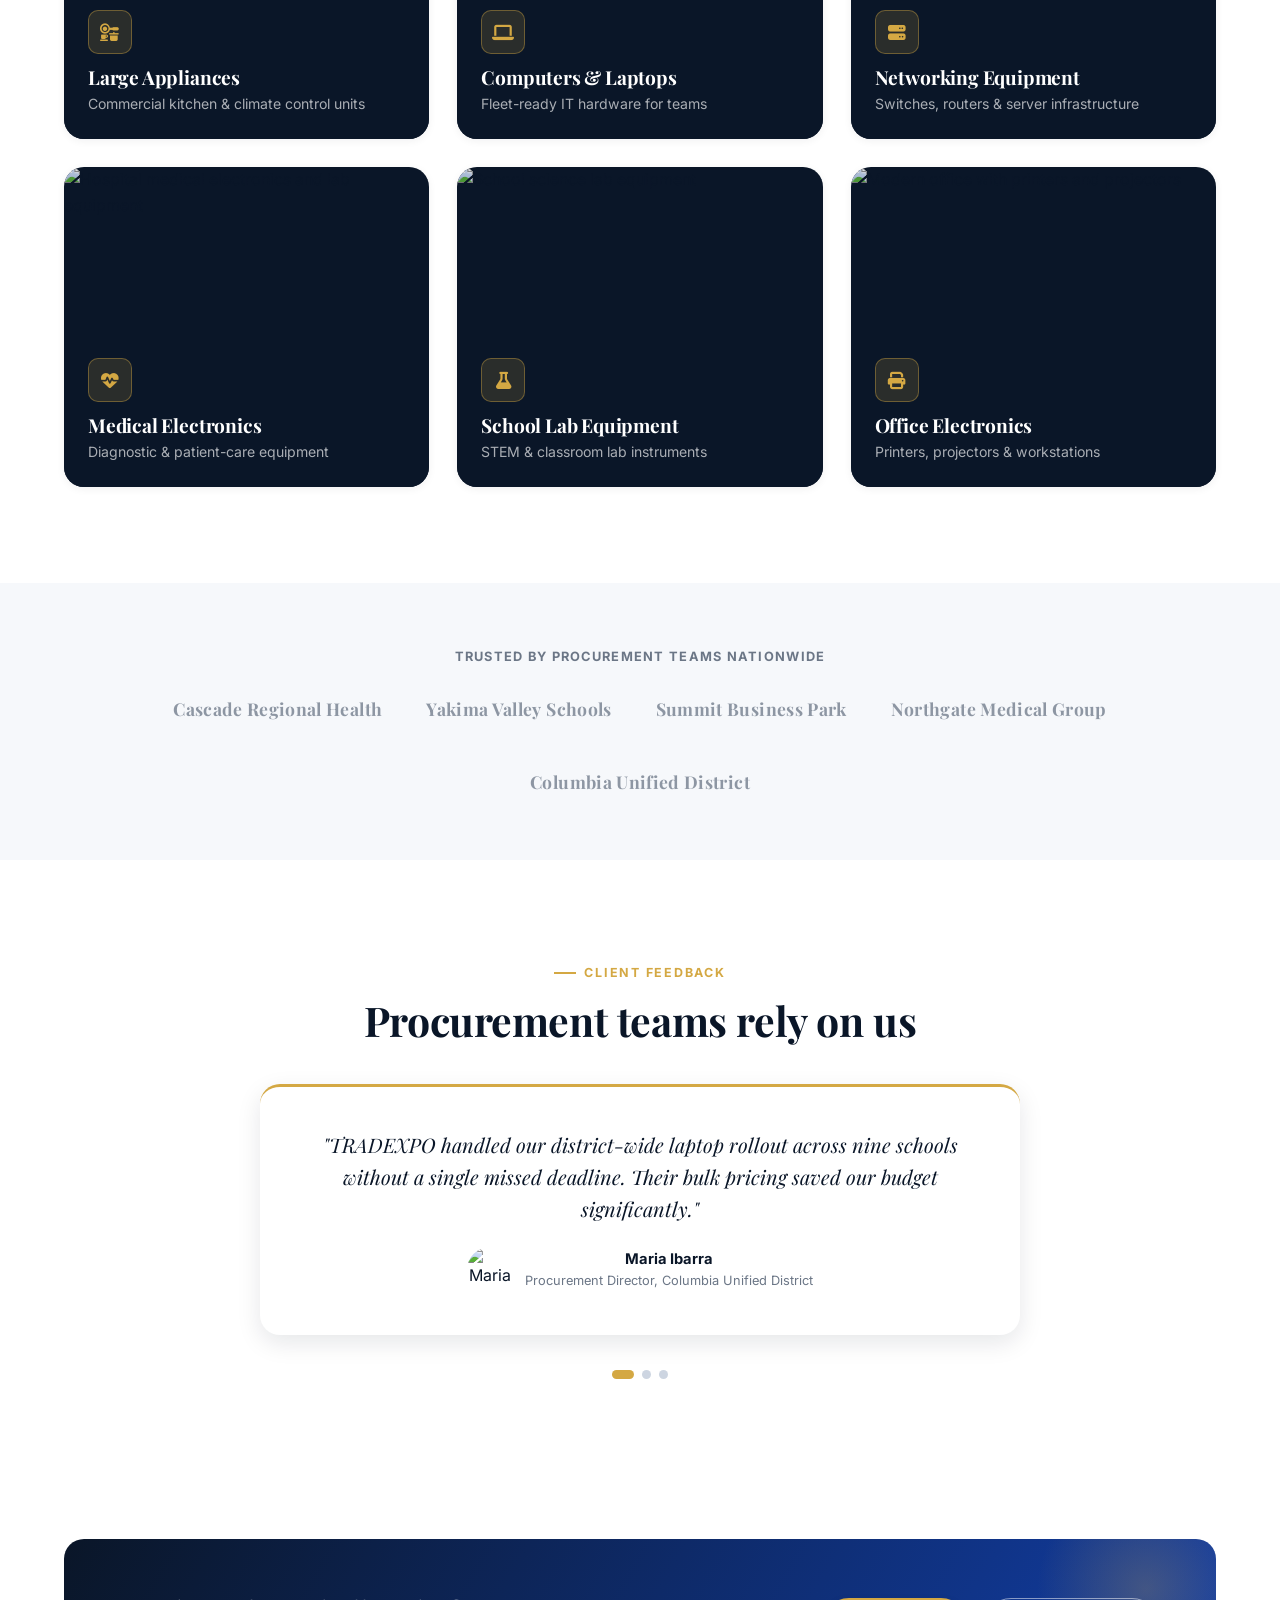
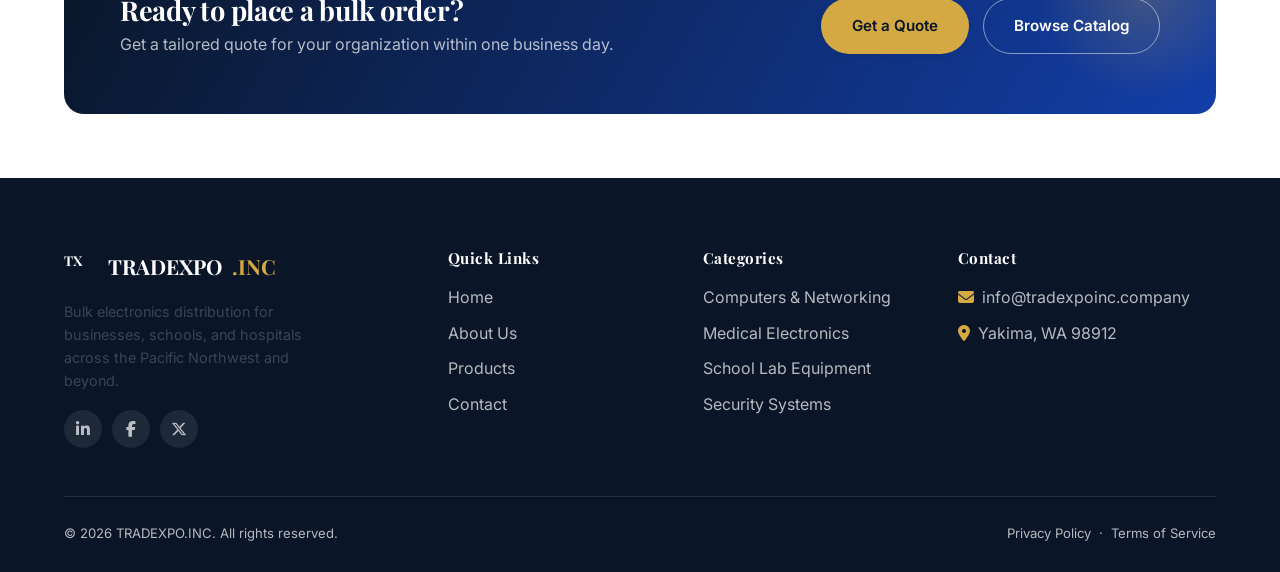
==== commit 6c2ec0b0: "Add files via upload" ====
--- a/index.html
+++ b/index.html
@@ -5,6 +5,7 @@
 <meta name="viewport" content="width=device-width, initial-scale=1.0">
 <title>TRADEXPO.INC | B2B Electronics Wholesale — Yakima, WA</title>
 <meta name="description" content="TRADEXPO.INC supplies bulk electronics — appliances, computers, networking, medical and lab equipment — to businesses, schools, and hospitals across the U.S. since 2006.">
+<link rel="icon" href="favicon.svg" type="image/svg+xml">
 <link rel="preconnect" href="https://fonts.googleapis.com">
 <link href="https://fonts.googleapis.com/css2?family=Playfair+Display:wght@600;700;800&family=Inter:wght@400;500;600;700&display=swap" rel="stylesheet">
 <link rel="stylesheet" href="https://cdnjs.cloudflare.com/ajax/libs/font-awesome/6.5.1/css/all.min.css">
